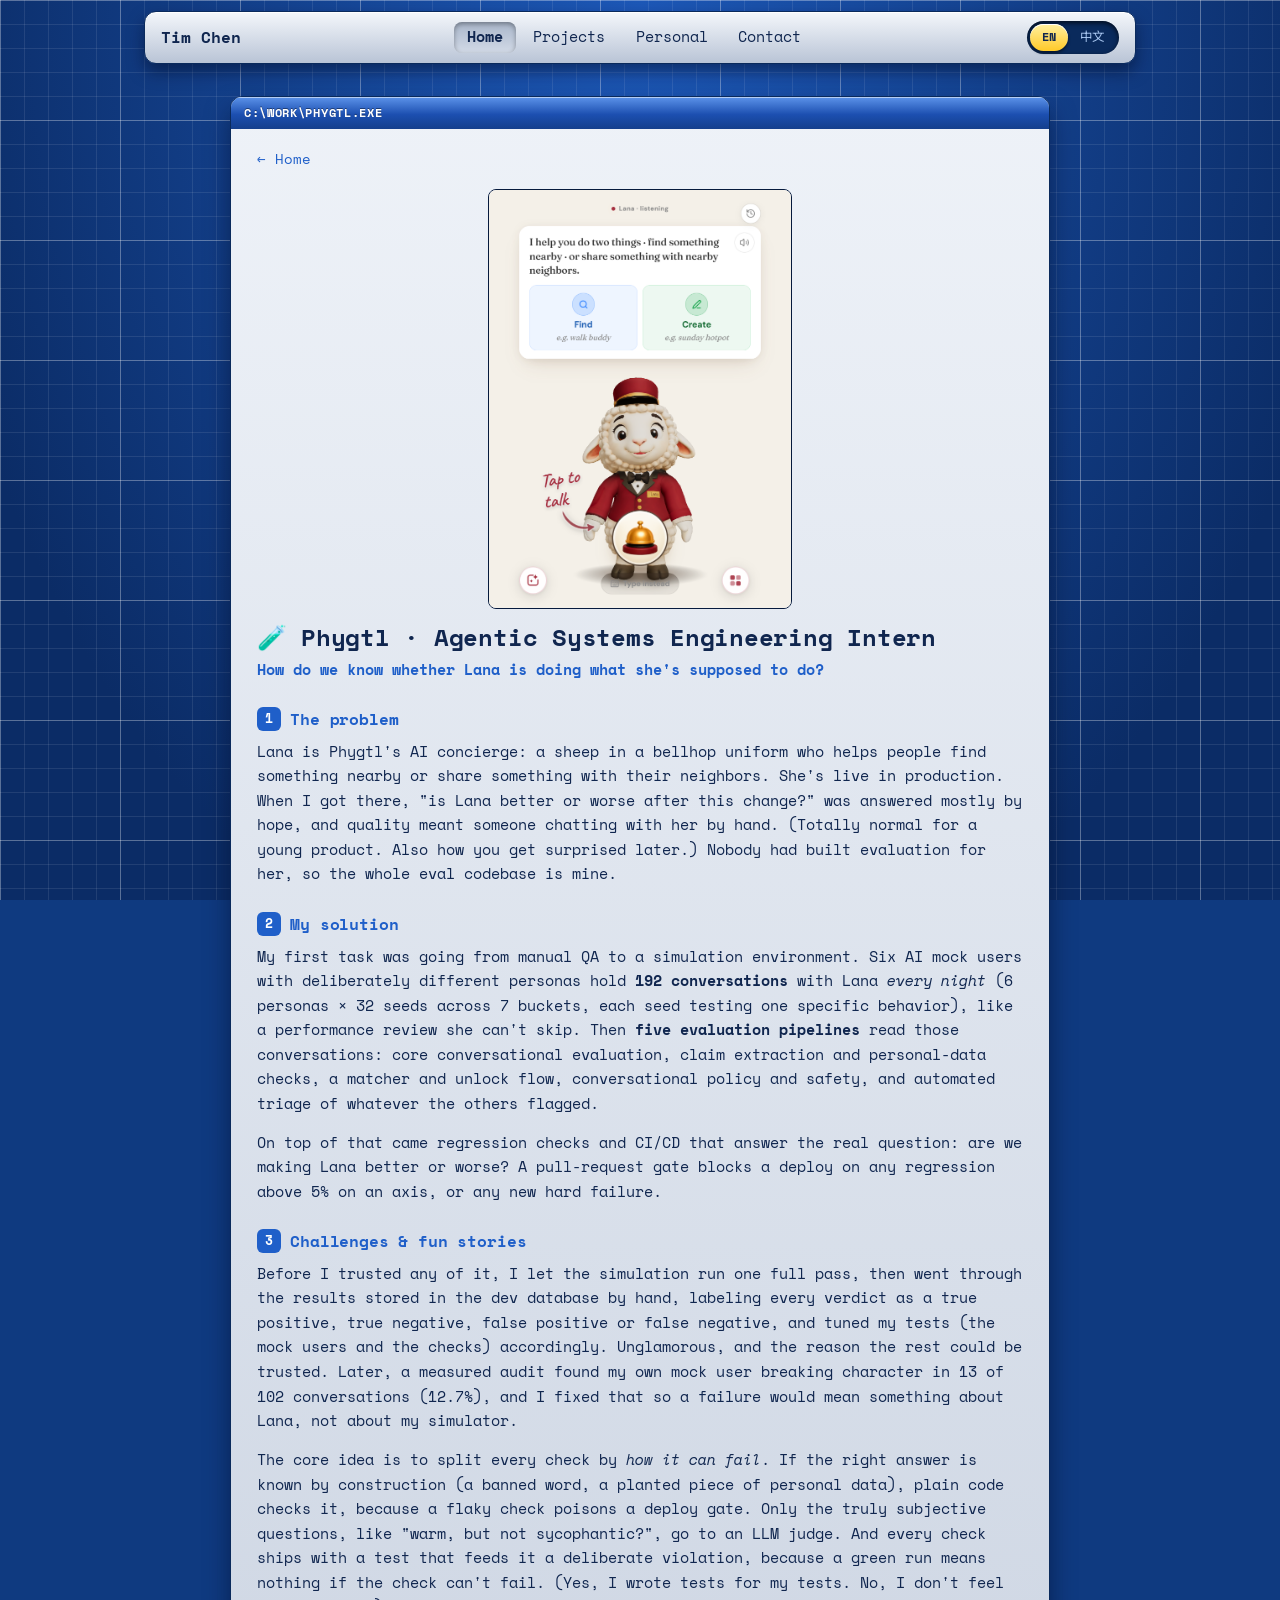
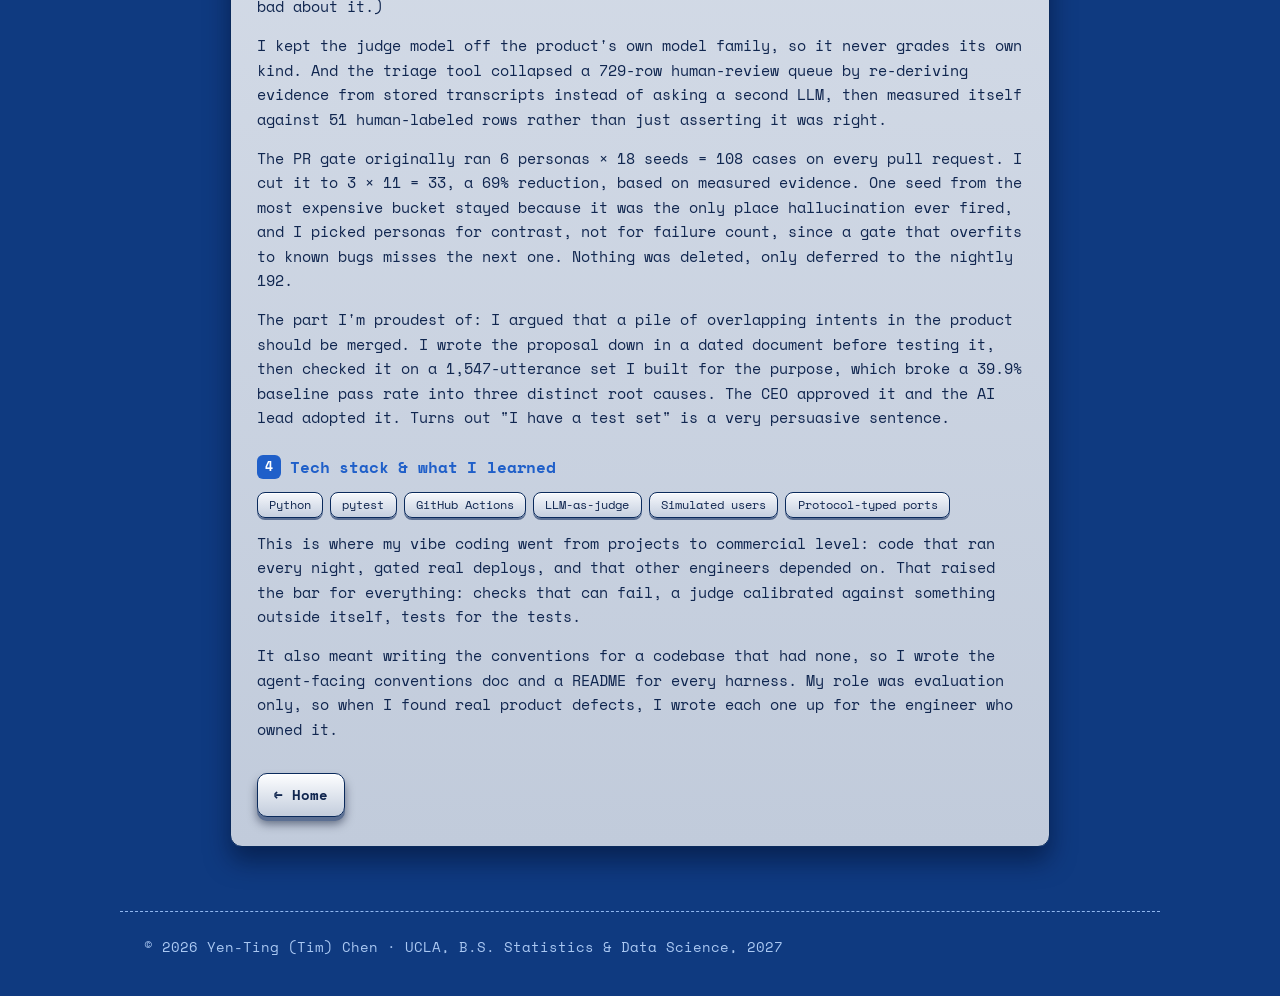
==== experience/phygtl/index.html @ c90202b6 "Restyle site as Blueprint x Skeuomorphism: retro-OS windows on drafting paper, keycap buttons, night" ====
<!DOCTYPE html>
<html lang="en" data-lang="en">
<head>
  <meta charset="UTF-8">
  <meta name="viewport" content="width=device-width, initial-scale=1">
  <base href="../../">
  <title>Phygtl · Agentic Systems Engineering Intern | Yen-Ting (Tim) Chen</title>
  <meta name="description" content="How do we know whether Lana is doing what she&#x27;s supposed to do? A project story by Yen-Ting (Tim) Chen: the problem, the solution, the challenges and what I learned.">
  <meta name="color-scheme" content="dark">
  <link rel="canonical" href="https://tim-chen-yen-ting.github.io/experience/phygtl/">
  <meta property="og:type" content="article">
  <meta property="og:site_name" content="Yen-Ting (Tim) Chen">
  <meta property="og:title" content="Phygtl · Agentic Systems Engineering Intern | Yen-Ting (Tim) Chen">
  <meta property="og:description" content="How do we know whether Lana is doing what she&#x27;s supposed to do? A project story by Yen-Ting (Tim) Chen: the problem, the solution, the challenges and what I learned.">
  <meta property="og:url" content="https://tim-chen-yen-ting.github.io/experience/phygtl/">
  <meta property="og:image" content="https://tim-chen-yen-ting.github.io/assets/img/lana.png">
  <meta name="twitter:card" content="summary_large_image">
  <script type="application/ld+json">{"@context": "https://schema.org", "@type": "CreativeWork", "name": "Phygtl · Agentic Systems Engineering Intern", "description": "How do we know whether Lana is doing what she's supposed to do?", "url": "https://tim-chen-yen-ting.github.io/experience/phygtl/", "image": "https://tim-chen-yen-ting.github.io/assets/img/lana.png", "author": {"@type": "Person", "name": "Yen-Ting Chen", "url": "https://tim-chen-yen-ting.github.io/"}}</script>
  <script>document.documentElement.classList.add("js");</script>
<link rel="preconnect" href="https://fonts.googleapis.com">
  <link rel="preconnect" href="https://fonts.gstatic.com" crossorigin>
  <link rel="stylesheet" href="https://fonts.googleapis.com/css2?family=Space+Mono:ital,wght@0,400;0,700;1,400&family=Noto+Sans+TC:wght@400;700&display=swap">
  <link rel="stylesheet" href="style.css?v=3b5fa4e4">
</head>
<body data-fixed-tab data-title-en="Phygtl · Agentic Systems Engineering Intern | Yen-Ting (Tim) Chen" data-title-zh="Phygtl · Agentic Systems Engineering 實習生 | 陳彥廷 (Tim)">
  <div class="tabbar">
    <div class="tabbar-inner">
      <a class="logo" href="#home"><span lang="en">Tim Chen</span><span lang="zh-Hant">陳彥廷 (Tim)</span></a>
      <nav id="tabs" aria-label="Sections">
        <a href="#home" class="current" aria-current="page"><span lang="en">Home</span><span lang="zh-Hant">首頁</span></a>
        <a href="#projects"><span lang="en">Projects</span><span lang="zh-Hant">專案</span></a>
        <a href="#personal"><span lang="en">Personal</span><span lang="zh-Hant">個人</span></a>
        <a href="#contact"><span lang="en">Contact</span><span lang="zh-Hant">聯絡</span></a>
      </nav>
      <div class="lang-toggle" role="group" aria-label="Language">
        <button type="button" data-set-lang="en">EN</button>
        <button type="button" data-set-lang="zh-Hant">中文</button>
      </div>
    </div>
  </div>

  <main>
    <article class="project-page" data-title="C:\WORK\PHYGTL.EXE">
      <p class="crumbs"><a href="#home"><span lang="en">← Home</span><span lang="zh-Hant">← 首頁</span></a></p>
    <img class="modal-img portrait" src="assets/img/lana.png" alt="Lana, Phygtl's AI concierge" loading="lazy">
    <h1 id="t-phygtl">🧪 Phygtl · <span lang="en">Agentic Systems Engineering Intern</span><span lang="zh-Hant">Agentic Systems Engineering 實習生</span></h1>
    <p class="hook" lang="en">How do we know whether Lana is doing what she's supposed to do?</p>
<p class="hook" lang="zh-Hant">我們怎麼知道 Lana 有沒有在做她該做的事？</p>
    <h2><span class="num">1</span><span lang="en">The problem</span><span lang="zh-Hant">問題</span></h2>
<p lang="en">Lana is Phygtl's AI concierge: a sheep in a bellhop uniform who helps people find something nearby or share something with their neighbors. She's live in production. When I got there, &quot;is Lana better or worse after this change?&quot; was answered mostly by hope, and quality meant someone chatting with her by hand. (Totally normal for a young product. Also how you get surprised later.) Nobody had built evaluation for her, so the whole eval codebase is mine.</p>
<p lang="zh-Hant">Lana 是 Phygtl 的 AI 管家：一隻穿著飯店服務生制服的小羊，幫人找附近的東西，或和鄰居分享東西。她已經在正式環境上線。我到職時，「這次改動讓 Lana 變好還是變差？」主要靠希望來回答，品質檢查就是有人手動跟她聊天。（對年輕產品來說很正常，也是日後會嚇到你的原因。）沒有人替她建過評測，所以整個 eval 程式碼庫都是我的。</p>
    <h2><span class="num">2</span><span lang="en">My solution</span><span lang="zh-Hant">我的解法</span></h2>
<p lang="en">My first task was going from manual QA to a simulation environment. Six AI mock users with deliberately different personas hold <strong>192 conversations</strong> with Lana <em>every night</em> (6 personas × 32 seeds across 7 buckets, each seed testing one specific behavior), like a performance review she can't skip. Then <strong>five evaluation pipelines</strong> read those conversations: core conversational evaluation, claim extraction and personal-data checks, a matcher and unlock flow, conversational policy and safety, and automated triage of whatever the others flagged.</p>
<p lang="zh-Hant">我的第一個任務，是從手動 QA 走向模擬環境。六個人格刻意各異的 AI 模擬使用者，<em>每天晚上</em>都會和 Lana 進行 <strong>192 場對話</strong>（6 個人格 × 7 個類別共 32 個種子，每個種子只測一種特定行為），像一場她逃不掉的績效考核。接著由<strong>五條評測管線</strong>讀這些對話：核心對話評測、資訊擷取與個資檢查、配對與解鎖流程、對話政策與安全，以及自動分流其他管線標出的問題。</p>
<p lang="en">On top of that came regression checks and CI/CD that answer the real question: are we making Lana better or worse? A pull-request gate blocks a deploy on any regression above 5% on an axis, or any new hard failure.</p>
<p lang="zh-Hant">再往上疊的是回歸檢查與 CI/CD，用來回答真正的問題：我們是讓 Lana 變好還是變差？Pull request 閘門會在任何指標退步超過 5%、或出現任何新的硬性失敗時擋下部署。</p>
    <h2><span class="num">3</span><span lang="en">Challenges &amp; fun stories</span><span lang="zh-Hant">挑戰與趣事</span></h2>
<p lang="en">Before I trusted any of it, I let the simulation run one full pass, then went through the results stored in the dev database by hand, labeling every verdict as a true positive, true negative, false positive or false negative, and tuned my tests (the mock users and the checks) accordingly. Unglamorous, and the reason the rest could be trusted. Later, a measured audit found my own mock user breaking character in 13 of 102 conversations (12.7%), and I fixed that so a failure would mean something about Lana, not about my simulator.</p>
<p lang="zh-Hant">在我信任這一切之前，我先讓模擬完整跑一輪，再手動檢視存在開發資料庫裡的結果，把每一個判定標成真陽性、真陰性、偽陽性或偽陰性，並據此調整我的測試（模擬使用者和各項檢查）。一點也不光鮮，但後面的一切能被信任就是靠它。後來一次量化審查發現，我自己的模擬使用者在 102 場對話中有 13 場（12.7%）出戲，我把它修好，讓失敗代表的是 Lana 的問題，而不是我模擬器的問題。</p>
<p lang="en">The core idea is to split every check by <em>how it can fail</em>. If the right answer is known by construction (a banned word, a planted piece of personal data), plain code checks it, because a flaky check poisons a deploy gate. Only the truly subjective questions, like &quot;warm, but not sycophantic?&quot;, go to an LLM judge. And every check ships with a test that feeds it a deliberate violation, because a green run means nothing if the check can't fail. (Yes, I wrote tests for my tests. No, I don't feel bad about it.)</p>
<p lang="zh-Hant">核心想法是依「失敗方式」拆分每一項檢查。如果正確答案在設計上就已知（禁用詞、刻意埋進去的個資），就用純程式碼檢查，因為不穩定的檢查會毒害部署閘門。只有真正主觀的問題，例如「溫暖但不諂媚嗎？」，才交給 LLM 評審。而且每項檢查都附帶一個故意塞入違規的測試，因為如果檢查不可能失敗，全綠的結果就毫無意義。（對，我替我的測試寫了測試，而且我一點都不愧疚。）</p>
<p lang="en">I kept the judge model off the product's own model family, so it never grades its own kind. And the triage tool collapsed a 729-row human-review queue by re-deriving evidence from stored transcripts instead of asking a second LLM, then measured itself against 51 human-labeled rows rather than just asserting it was right.</p>
<p lang="zh-Hant">我讓評審模型和產品使用的模型家族分開，這樣它就不會替自己人打分數。而分流工具把 729 筆待人工審核的佇列收斂掉，靠的是從儲存的對話紀錄重新推導證據、而不是再問一個 LLM，並且拿 51 筆人工標註的資料來衡量自己，而不是光說自己是對的。</p>
<p lang="en">The PR gate originally ran 6 personas × 18 seeds = 108 cases on every pull request. I cut it to 3 × 11 = 33, a 69% reduction, based on measured evidence. One seed from the most expensive bucket stayed because it was the only place hallucination ever fired, and I picked personas for contrast, not for failure count, since a gate that overfits to known bugs misses the next one. Nothing was deleted, only deferred to the nightly 192.</p>
<p lang="zh-Hant">PR 閘門原本每次 pull request 都跑 6 個人格 × 18 個種子 = 108 個案例。我根據量測到的證據，把它縮減成 3 × 11 = 33 個，減少了 69%。最昂貴的類別裡留下了一個種子，因為那是唯一曾經觸發幻覺的地方；人格則是依「差異性」挑選，而不是依失敗次數，因為只針對已知 bug 調整的閘門會漏掉下一個。沒有任何東西被刪除，只是延後到每晚的 192 個案例裡跑。</p>
<p lang="en">The part I'm proudest of: I argued that a pile of overlapping intents in the product should be merged. I wrote the proposal down in a dated document before testing it, then checked it on a 1,547-utterance set I built for the purpose, which broke a 39.9% baseline pass rate into three distinct root causes. The CEO approved it and the AI lead adopted it. Turns out &quot;I have a test set&quot; is a very persuasive sentence.</p>
<p lang="zh-Hant">我最自豪的是：我主張把產品裡一堆重疊的意圖（intent）合併。我先把提案寫進一份標註日期的文件，再用我為此建的 1,547 句測試集驗證，把 39.9% 的基準通過率拆解成三個不同的根本原因。CEO 核准了，AI 負責人採納了。事實證明「我有測試集」是非常有說服力的一句話。</p>
    <h2><span class="num">4</span><span lang="en">Tech stack &amp; what I learned</span><span lang="zh-Hant">技術堆疊與我學到的</span></h2>
<p class="chips"><span>Python</span><span>pytest</span><span>GitHub Actions</span><span>LLM-as-judge</span><span>Simulated users</span><span>Protocol-typed ports</span></p>
<p lang="en">This is where my vibe coding went from projects to commercial level: code that ran every night, gated real deploys, and that other engineers depended on. That raised the bar for everything: checks that can fail, a judge calibrated against something outside itself, tests for the tests.</p>
<p lang="zh-Hant">這是我的 vibe coding 從個人專案升級到商用等級的地方：程式碼每晚都在跑、把關真正的部署，而且有其他工程師依賴它。這讓一切標準都被拉高：會失敗的檢查、用自身以外的東西校準的評審、替測試寫的測試。</p>
<p lang="en">It also meant writing the conventions for a codebase that had none, so I wrote the agent-facing conventions doc and a README for every harness. My role was evaluation only, so when I found real product defects, I wrote each one up for the engineer who owned it.</p>
<p lang="zh-Hant">這也代表要替一個沒有任何慣例的程式碼庫訂慣例，所以我寫了給 agent 看的慣例文件，以及每個測試框架的 README。我的角色只負責評測，所以當我發現真正的產品缺陷時，我會把每一個都寫成交接給負責它的工程師。</p>
      <p class="links"><a class="button ghost" href="#home"><span lang="en">← Home</span><span lang="zh-Hant">← 首頁</span></a></p>
    </article>
  </main>

  <footer>
    <p>&copy; <span id="year"></span> <span lang="en">Yen-Ting (Tim) Chen</span><span lang="zh-Hant">陳彥廷 (Tim)</span>&nbsp;·&nbsp;<span lang="en">UCLA, B.S. Statistics &amp; Data Science, 2027</span><span lang="zh-Hant">UCLA 統計與資料科學學士，2027</span></p>
  </footer>

  <script src="script.js?v=e7bb32ad"></script>
</body>
</html>
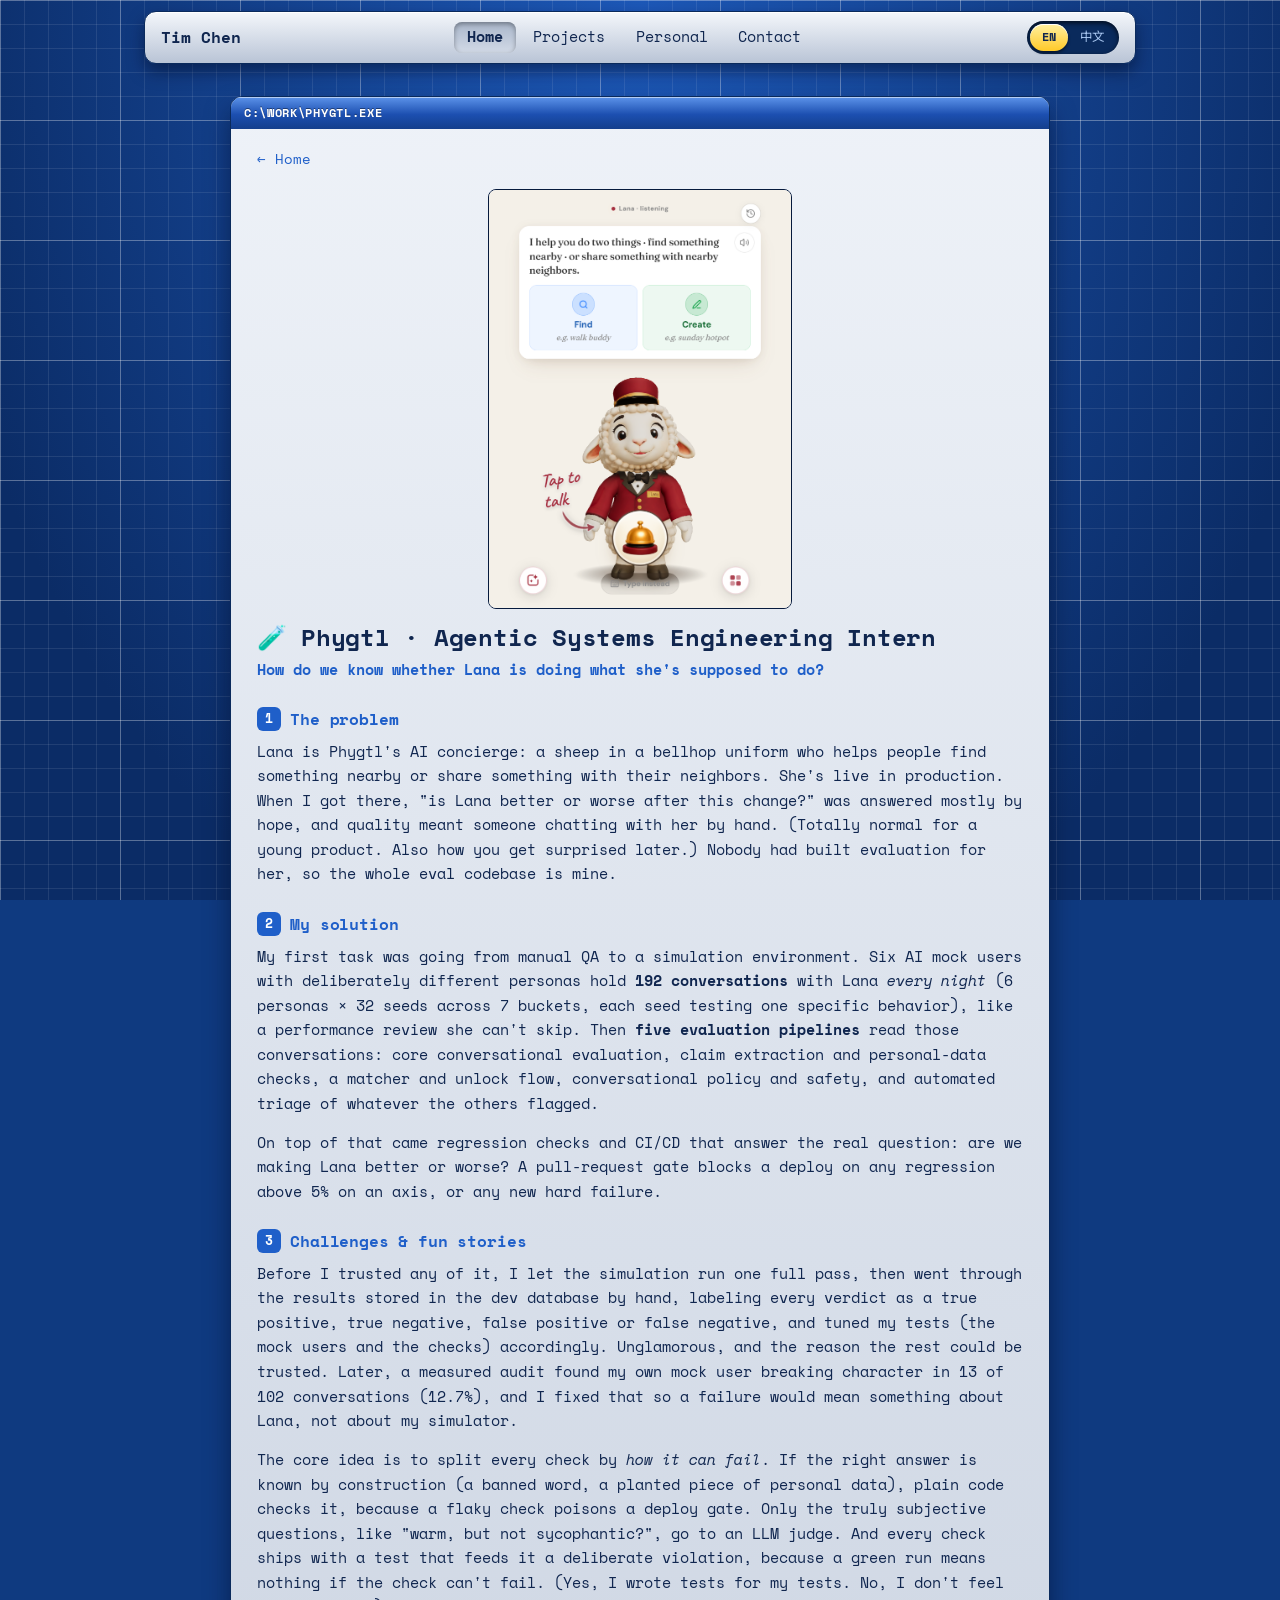
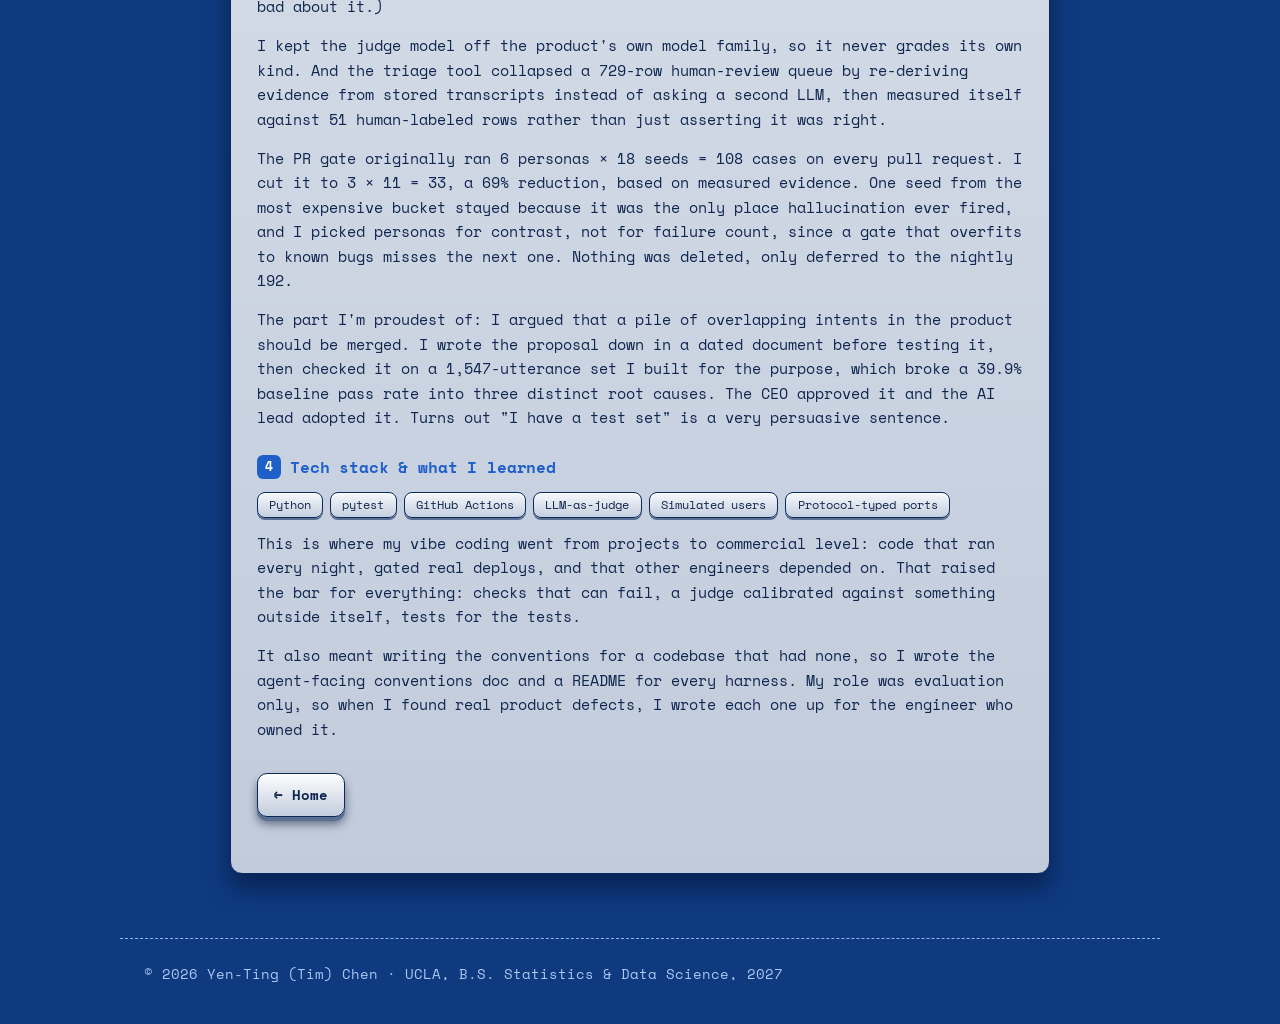
==== commit 6eec53eb: "Tighter hero, keycap spacing in popups, equal-height selected-work cards" ====
--- a/experience/phygtl/index.html
+++ b/experience/phygtl/index.html
@@ -20,7 +20,7 @@
 <link rel="preconnect" href="https://fonts.googleapis.com">
   <link rel="preconnect" href="https://fonts.gstatic.com" crossorigin>
   <link rel="stylesheet" href="https://fonts.googleapis.com/css2?family=Space+Mono:ital,wght@0,400;0,700;1,400&family=Noto+Sans+TC:wght@400;700&display=swap">
-  <link rel="stylesheet" href="style.css?v=3b5fa4e4">
+  <link rel="stylesheet" href="style.css?v=0407038a">
 </head>
 <body data-fixed-tab data-title-en="Phygtl · Agentic Systems Engineering Intern | Yen-Ting (Tim) Chen" data-title-zh="Phygtl · Agentic Systems Engineering 實習生 | 陳彥廷 (Tim)">
   <div class="tabbar">
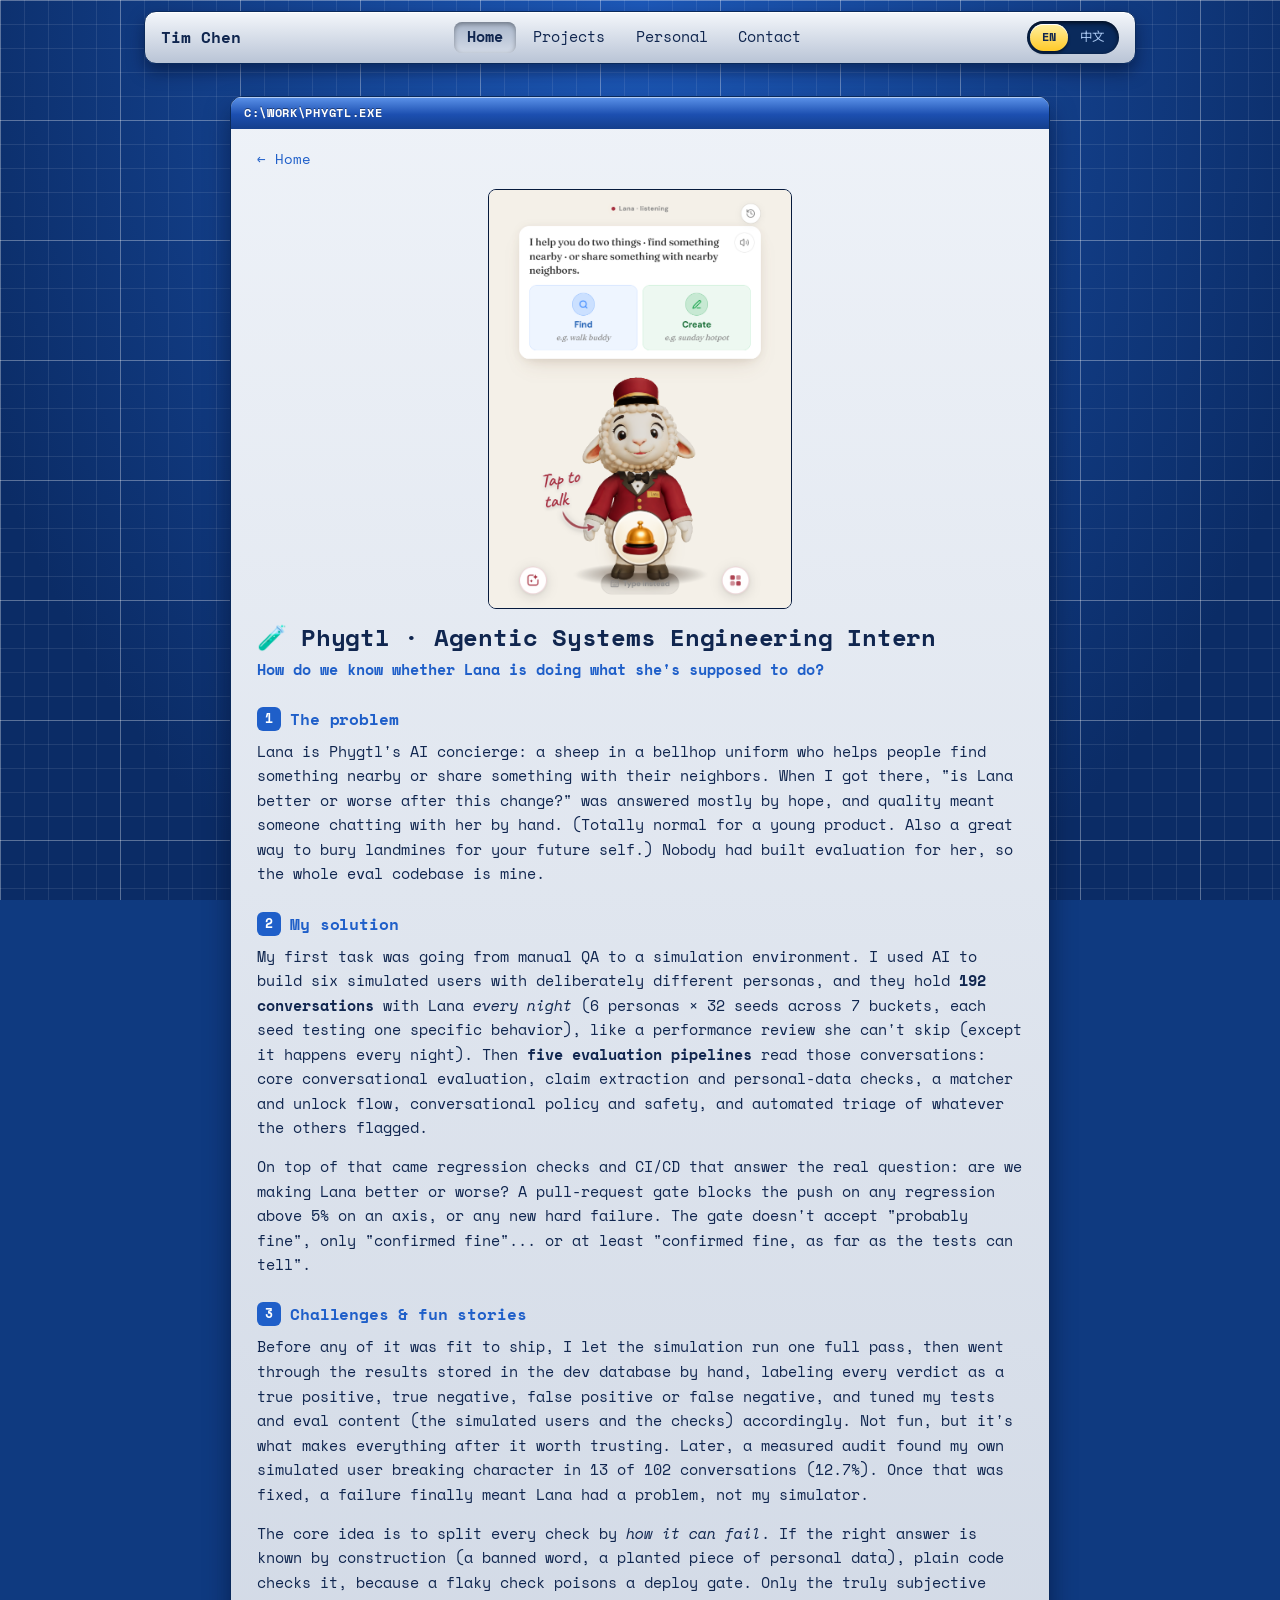
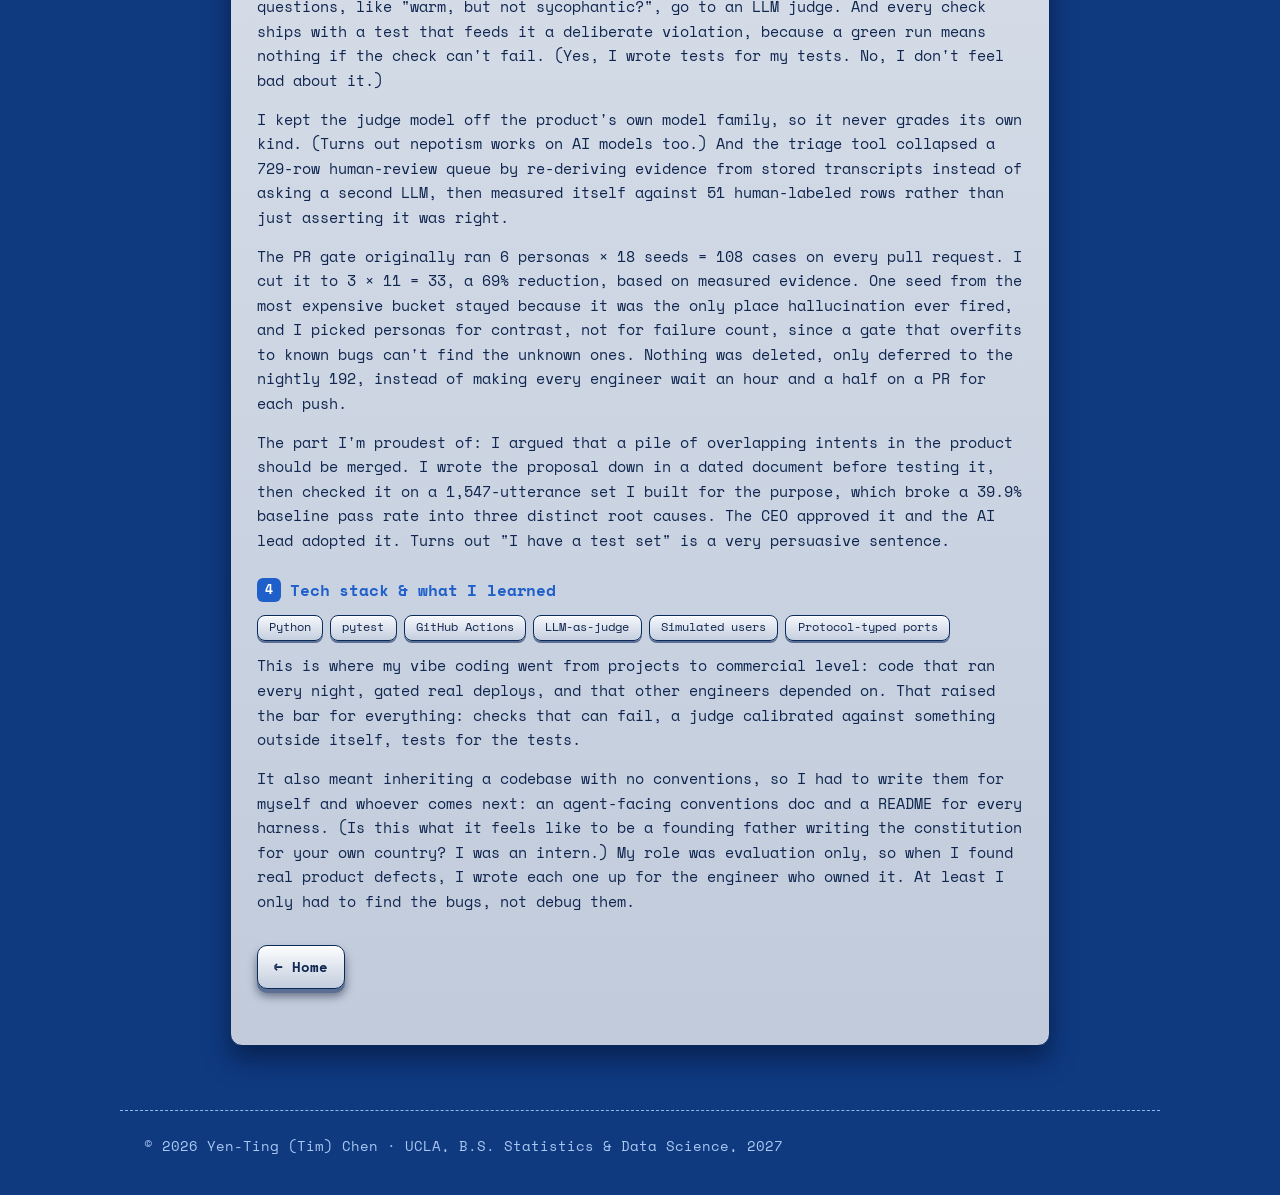
==== commit 90524cf5: "Rewrite Chinese copy by 語感 (not translation), port new jokes to English, add language-toggle hint in" ====
--- a/experience/phygtl/index.html
+++ b/experience/phygtl/index.html
@@ -20,9 +20,9 @@
 <link rel="preconnect" href="https://fonts.googleapis.com">
   <link rel="preconnect" href="https://fonts.gstatic.com" crossorigin>
   <link rel="stylesheet" href="https://fonts.googleapis.com/css2?family=Space+Mono:ital,wght@0,400;0,700;1,400&family=Noto+Sans+TC:wght@400;700&display=swap">
-  <link rel="stylesheet" href="style.css?v=0407038a">
+  <link rel="stylesheet" href="style.css?v=f908fcc1">
 </head>
-<body data-fixed-tab data-title-en="Phygtl · Agentic Systems Engineering Intern | Yen-Ting (Tim) Chen" data-title-zh="Phygtl · Agentic Systems Engineering 實習生 | 陳彥廷 (Tim)">
+<body data-fixed-tab data-title-en="Phygtl · Agentic Systems Engineering Intern | Yen-Ting (Tim) Chen" data-title-zh="Phygtl · Agentic Systems Engineering實習生 | 陳彥廷 (Tim)">
   <div class="tabbar">
     <div class="tabbar-inner">
       <a class="logo" href="#home"><span lang="en">Tim Chen</span><span lang="zh-Hant">陳彥廷 (Tim)</span></a>
@@ -43,42 +43,42 @@
     <article class="project-page" data-title="C:\WORK\PHYGTL.EXE">
       <p class="crumbs"><a href="#home"><span lang="en">← Home</span><span lang="zh-Hant">← 首頁</span></a></p>
     <img class="modal-img portrait" src="assets/img/lana.png" alt="Lana, Phygtl's AI concierge" loading="lazy">
-    <h1 id="t-phygtl">🧪 Phygtl · <span lang="en">Agentic Systems Engineering Intern</span><span lang="zh-Hant">Agentic Systems Engineering 實習生</span></h1>
+    <h1 id="t-phygtl">🧪 Phygtl · <span lang="en">Agentic Systems Engineering Intern</span><span lang="zh-Hant">Agentic Systems Engineering實習生</span></h1>
     <p class="hook" lang="en">How do we know whether Lana is doing what she's supposed to do?</p>
-<p class="hook" lang="zh-Hant">我們怎麼知道 Lana 有沒有在做她該做的事？</p>
+<p class="hook" lang="zh-Hant">我們要怎麼知道，Lana有沒有好好做她該做的事？</p>
     <h2><span class="num">1</span><span lang="en">The problem</span><span lang="zh-Hant">問題</span></h2>
-<p lang="en">Lana is Phygtl's AI concierge: a sheep in a bellhop uniform who helps people find something nearby or share something with their neighbors. She's live in production. When I got there, &quot;is Lana better or worse after this change?&quot; was answered mostly by hope, and quality meant someone chatting with her by hand. (Totally normal for a young product. Also how you get surprised later.) Nobody had built evaluation for her, so the whole eval codebase is mine.</p>
-<p lang="zh-Hant">Lana 是 Phygtl 的 AI 管家：一隻穿著飯店服務生制服的小羊，幫人找附近的東西，或和鄰居分享東西。她已經在正式環境上線。我到職時，「這次改動讓 Lana 變好還是變差？」主要靠希望來回答，品質檢查就是有人手動跟她聊天。（對年輕產品來說很正常，也是日後會嚇到你的原因。）沒有人替她建過評測，所以整個 eval 程式碼庫都是我的。</p>
+<p lang="en">Lana is Phygtl's AI concierge: a sheep in a bellhop uniform who helps people find something nearby or share something with their neighbors. When I got there, &quot;is Lana better or worse after this change?&quot; was answered mostly by hope, and quality meant someone chatting with her by hand. (Totally normal for a young product. Also a great way to bury landmines for your future self.) Nobody had built evaluation for her, so the whole eval codebase is mine.</p>
+<p lang="zh-Hant">Lana是Phygtl的AI管家，一隻穿著飯店服務生制服的小羊，可以幫人找附近的東西，或是跟鄰居分享東西。我剛到的時候，「這次改完，Lana是變好還是變差？」的答案基本上靠感覺，所謂的品質檢查，就是有人自己去跟她聊聊看。（對剛起步的產品來說很正常，也是給未來埋地雷的方式。）沒有人幫她做過評測，所以整個eval的程式碼庫，都是我一個人寫的。</p>
     <h2><span class="num">2</span><span lang="en">My solution</span><span lang="zh-Hant">我的解法</span></h2>
-<p lang="en">My first task was going from manual QA to a simulation environment. Six AI mock users with deliberately different personas hold <strong>192 conversations</strong> with Lana <em>every night</em> (6 personas × 32 seeds across 7 buckets, each seed testing one specific behavior), like a performance review she can't skip. Then <strong>five evaluation pipelines</strong> read those conversations: core conversational evaluation, claim extraction and personal-data checks, a matcher and unlock flow, conversational policy and safety, and automated triage of whatever the others flagged.</p>
-<p lang="zh-Hant">我的第一個任務，是從手動 QA 走向模擬環境。六個人格刻意各異的 AI 模擬使用者，<em>每天晚上</em>都會和 Lana 進行 <strong>192 場對話</strong>（6 個人格 × 7 個類別共 32 個種子，每個種子只測一種特定行為），像一場她逃不掉的績效考核。接著由<strong>五條評測管線</strong>讀這些對話：核心對話評測、資訊擷取與個資檢查、配對與解鎖流程、對話政策與安全，以及自動分流其他管線標出的問題。</p>
-<p lang="en">On top of that came regression checks and CI/CD that answer the real question: are we making Lana better or worse? A pull-request gate blocks a deploy on any regression above 5% on an axis, or any new hard failure.</p>
-<p lang="zh-Hant">再往上疊的是回歸檢查與 CI/CD，用來回答真正的問題：我們是讓 Lana 變好還是變差？Pull request 閘門會在任何指標退步超過 5%、或出現任何新的硬性失敗時擋下部署。</p>
+<p lang="en">My first task was going from manual QA to a simulation environment. I used AI to build six simulated users with deliberately different personas, and they hold <strong>192 conversations</strong> with Lana <em>every night</em> (6 personas × 32 seeds across 7 buckets, each seed testing one specific behavior), like a performance review she can't skip (except it happens every night). Then <strong>five evaluation pipelines</strong> read those conversations: core conversational evaluation, claim extraction and personal-data checks, a matcher and unlock flow, conversational policy and safety, and automated triage of whatever the others flagged.</p>
+<p lang="zh-Hant">我的第一個任務，是把手動測試改成模擬環境。我用AI做了六個個性各不相同的模擬使用者，<em>每天晚上</em>都會跟Lana聊<strong>192場</strong>（6種個性 × 32組隨機種子，分散在7個類別，每個種子只測一種特定行為），就像一場她逃不掉的年度考核（除了每晚發生一次之外）。然後再由<strong>五條評測管線</strong>去看這些對話：核心對話評測、資訊擷取與個資檢查、配對與解鎖流程、對話政策與安全，還有一條專門把前面標出來的問題自動分流。</p>
+<p lang="en">On top of that came regression checks and CI/CD that answer the real question: are we making Lana better or worse? A pull-request gate blocks the push on any regression above 5% on an axis, or any new hard failure. The gate doesn't accept &quot;probably fine&quot;, only &quot;confirmed fine&quot;... or at least &quot;confirmed fine, as far as the tests can tell&quot;.</p>
+<p lang="zh-Hant">再往上，我加了回歸檢查和CI/CD，來回答真正重要的問題：我們到底是讓Lana變好了，還是變差了？只要任何一個指標退步超過5%，或是出現新的嚴重失敗，pull request的閘門就會擋住這個push。這樣才能確保閘門不接受「應該沒事」，只讓「確定沒事」通過……或至少是「目前表現上確定沒事」。</p>
     <h2><span class="num">3</span><span lang="en">Challenges &amp; fun stories</span><span lang="zh-Hant">挑戰與趣事</span></h2>
-<p lang="en">Before I trusted any of it, I let the simulation run one full pass, then went through the results stored in the dev database by hand, labeling every verdict as a true positive, true negative, false positive or false negative, and tuned my tests (the mock users and the checks) accordingly. Unglamorous, and the reason the rest could be trusted. Later, a measured audit found my own mock user breaking character in 13 of 102 conversations (12.7%), and I fixed that so a failure would mean something about Lana, not about my simulator.</p>
-<p lang="zh-Hant">在我信任這一切之前，我先讓模擬完整跑一輪，再手動檢視存在開發資料庫裡的結果，把每一個判定標成真陽性、真陰性、偽陽性或偽陰性，並據此調整我的測試（模擬使用者和各項檢查）。一點也不光鮮，但後面的一切能被信任就是靠它。後來一次量化審查發現，我自己的模擬使用者在 102 場對話中有 13 場（12.7%）出戲，我把它修好，讓失敗代表的是 Lana 的問題，而不是我模擬器的問題。</p>
+<p lang="en">Before any of it was fit to ship, I let the simulation run one full pass, then went through the results stored in the dev database by hand, labeling every verdict as a true positive, true negative, false positive or false negative, and tuned my tests and eval content (the simulated users and the checks) accordingly. Not fun, but it's what makes everything after it worth trusting. Later, a measured audit found my own simulated user breaking character in 13 of 102 conversations (12.7%). Once that was fixed, a failure finally meant Lana had a problem, not my simulator.</p>
+<p lang="zh-Hant">在這套東西真的能上線之前，我先讓模擬完整跑一輪，然後自己一筆一筆去看開發資料庫裡的結果，把每個判定標成真陽性、真陰性、偽陽性或偽陰性，再根據結果調整我的測試和評測內容（包括模擬使用者和各項檢查）。這件事一點都不好玩，但這能讓後面所有東西值得被信任，就是靠這一步。後來一次量化審查還發現，我自己做的模擬使用者，在102場對話裡有13場（12.7%）演著演著就出戲了。修好之後才知道以後測試失敗的時候，是Lana真的有問題，而不是我的模擬器出包。</p>
 <p lang="en">The core idea is to split every check by <em>how it can fail</em>. If the right answer is known by construction (a banned word, a planted piece of personal data), plain code checks it, because a flaky check poisons a deploy gate. Only the truly subjective questions, like &quot;warm, but not sycophantic?&quot;, go to an LLM judge. And every check ships with a test that feeds it a deliberate violation, because a green run means nothing if the check can't fail. (Yes, I wrote tests for my tests. No, I don't feel bad about it.)</p>
-<p lang="zh-Hant">核心想法是依「失敗方式」拆分每一項檢查。如果正確答案在設計上就已知（禁用詞、刻意埋進去的個資），就用純程式碼檢查，因為不穩定的檢查會毒害部署閘門。只有真正主觀的問題，例如「溫暖但不諂媚嗎？」，才交給 LLM 評審。而且每項檢查都附帶一個故意塞入違規的測試，因為如果檢查不可能失敗，全綠的結果就毫無意義。（對，我替我的測試寫了測試，而且我一點都不愧疚。）</p>
-<p lang="en">I kept the judge model off the product's own model family, so it never grades its own kind. And the triage tool collapsed a 729-row human-review queue by re-deriving evidence from stored transcripts instead of asking a second LLM, then measured itself against 51 human-labeled rows rather than just asserting it was right.</p>
-<p lang="zh-Hant">我讓評審模型和產品使用的模型家族分開，這樣它就不會替自己人打分數。而分流工具把 729 筆待人工審核的佇列收斂掉，靠的是從儲存的對話紀錄重新推導證據、而不是再問一個 LLM，並且拿 51 筆人工標註的資料來衡量自己，而不是光說自己是對的。</p>
-<p lang="en">The PR gate originally ran 6 personas × 18 seeds = 108 cases on every pull request. I cut it to 3 × 11 = 33, a 69% reduction, based on measured evidence. One seed from the most expensive bucket stayed because it was the only place hallucination ever fired, and I picked personas for contrast, not for failure count, since a gate that overfits to known bugs misses the next one. Nothing was deleted, only deferred to the nightly 192.</p>
-<p lang="zh-Hant">PR 閘門原本每次 pull request 都跑 6 個人格 × 18 個種子 = 108 個案例。我根據量測到的證據，把它縮減成 3 × 11 = 33 個，減少了 69%。最昂貴的類別裡留下了一個種子，因為那是唯一曾經觸發幻覺的地方；人格則是依「差異性」挑選，而不是依失敗次數，因為只針對已知 bug 調整的閘門會漏掉下一個。沒有任何東西被刪除，只是延後到每晚的 192 個案例裡跑。</p>
+<p lang="zh-Hant">核心的想法是，每一項檢查都先問：它會怎麼失敗？如果正確答案在設計上就已經知道（比如禁用詞、刻意埋進去的個資），就直接用程式碼檢查，因為不穩定的檢查會把部署閘門搞爛。只有真正主觀的問題，像是「溫暖，但不會諂媚嗎？」，才交給LLM評審。而且每一項檢查，我都另外寫一個故意違規的測試去餵它，因為如果檢查根本不可能失敗，那全部通過也沒有任何意義。（對，我幫我的測試寫了測試，而且我一點都不覺得不好意思。）</p>
+<p lang="en">I kept the judge model off the product's own model family, so it never grades its own kind. (Turns out nepotism works on AI models too.) And the triage tool collapsed a 729-row human-review queue by re-deriving evidence from stored transcripts instead of asking a second LLM, then measured itself against 51 human-labeled rows rather than just asserting it was right.</p>
+<p lang="zh-Hant">我也刻意讓評審模型，和產品本身用的不是同一個模型家族，這樣它才不會幫自己人打高分。（我也是做了才知道，裙帶關係在AI模型上也適用。）至於分流工具，它把729筆等著人工審核的案子收掉，靠的是從儲存的對話紀錄重新找證據，而不是再去問另一個LLM。它還拿51筆人工標好的資料來檢驗自己，而不是光說「我是對的」。</p>
+<p lang="en">The PR gate originally ran 6 personas × 18 seeds = 108 cases on every pull request. I cut it to 3 × 11 = 33, a 69% reduction, based on measured evidence. One seed from the most expensive bucket stayed because it was the only place hallucination ever fired, and I picked personas for contrast, not for failure count, since a gate that overfits to known bugs can't find the unknown ones. Nothing was deleted, only deferred to the nightly 192, instead of making every engineer wait an hour and a half on a PR for each push.</p>
+<p lang="zh-Hant">PR閘門原本每次pull request都跑6個個性 × 18個種子 = 108個案例。我根據量測出來的證據，把它砍到3 × 11 = 33個，少了69%。最貴的那個類別反而留了一個種子下來，因為只有它觸發過幻覺；個性則是挑差異最大的，而不是挑失敗最多的，因為只針對已知bug設計的閘門找不到未知的bug。完整內容倒是沒有被刪掉，只是挪到每晚的192場裡去跑，而不是讓工程師每次push都要等一個半小時的PR。</p>
 <p lang="en">The part I'm proudest of: I argued that a pile of overlapping intents in the product should be merged. I wrote the proposal down in a dated document before testing it, then checked it on a 1,547-utterance set I built for the purpose, which broke a 39.9% baseline pass rate into three distinct root causes. The CEO approved it and the AI lead adopted it. Turns out &quot;I have a test set&quot; is a very persuasive sentence.</p>
-<p lang="zh-Hant">我最自豪的是：我主張把產品裡一堆重疊的意圖（intent）合併。我先把提案寫進一份標註日期的文件，再用我為此建的 1,547 句測試集驗證，把 39.9% 的基準通過率拆解成三個不同的根本原因。CEO 核准了，AI 負責人採納了。事實證明「我有測試集」是非常有說服力的一句話。</p>
+<p lang="zh-Hant">最讓我驕傲的是這件事：我認為產品裡那一堆互相重疊的意圖（intent）應該合併。我先把提案寫進一份有日期的文件，再拿我自己專門做的1,547句測試集去驗證，把39.9%的基準通過率拆成三個不同的根本原因。CEO核准了，AI負責人也採用了。結果證明，「我有測試集」是一句非常有說服力的話。</p>
     <h2><span class="num">4</span><span lang="en">Tech stack &amp; what I learned</span><span lang="zh-Hant">技術堆疊與我學到的</span></h2>
 <p class="chips"><span>Python</span><span>pytest</span><span>GitHub Actions</span><span>LLM-as-judge</span><span>Simulated users</span><span>Protocol-typed ports</span></p>
 <p lang="en">This is where my vibe coding went from projects to commercial level: code that ran every night, gated real deploys, and that other engineers depended on. That raised the bar for everything: checks that can fail, a judge calibrated against something outside itself, tests for the tests.</p>
-<p lang="zh-Hant">這是我的 vibe coding 從個人專案升級到商用等級的地方：程式碼每晚都在跑、把關真正的部署，而且有其他工程師依賴它。這讓一切標準都被拉高：會失敗的檢查、用自身以外的東西校準的評審、替測試寫的測試。</p>
-<p lang="en">It also meant writing the conventions for a codebase that had none, so I wrote the agent-facing conventions doc and a README for every harness. My role was evaluation only, so when I found real product defects, I wrote each one up for the engineer who owned it.</p>
-<p lang="zh-Hant">這也代表要替一個沒有任何慣例的程式碼庫訂慣例，所以我寫了給 agent 看的慣例文件，以及每個測試框架的 README。我的角色只負責評測，所以當我發現真正的產品缺陷時，我會把每一個都寫成交接給負責它的工程師。</p>
+<p lang="zh-Hant">在這裡，我的vibe coding從個人專案，升級到了商用等級：程式每天晚上都在跑、替真正的部署把關，而且有別的工程師要靠它。我對所有東西的標準也跟著被拉高：會失敗的檢查、用自己以外的東西校準過的評審、替測試寫的測試。</p>
+<p lang="en">It also meant inheriting a codebase with no conventions, so I had to write them for myself and whoever comes next: an agent-facing conventions doc and a README for every harness. (Is this what it feels like to be a founding father writing the constitution for your own country? I was an intern.) My role was evaluation only, so when I found real product defects, I wrote each one up for the engineer who owned it. At least I only had to find the bugs, not debug them.</p>
+<p lang="zh-Hant">這也代表我接手的是一個沒有任何規範的程式碼庫。所以我得給自己和以後接手的人從頭訂規範，於是我寫了給agent看的規範文件，每個測試框架也都有自己的README（這就是當開國元勛給自己家立國法的感覺嗎？雖然我實際上只是個實習生）。不過我的職責只有評測，所以發現真正的產品缺陷時，我還是得一個一個寫成報告交給負責的工程師，但至少我只需要找bug，不需要debug。</p>
       <p class="links"><a class="button ghost" href="#home"><span lang="en">← Home</span><span lang="zh-Hant">← 首頁</span></a></p>
     </article>
   </main>
 
   <footer>
-    <p>&copy; <span id="year"></span> <span lang="en">Yen-Ting (Tim) Chen</span><span lang="zh-Hant">陳彥廷 (Tim)</span>&nbsp;·&nbsp;<span lang="en">UCLA, B.S. Statistics &amp; Data Science, 2027</span><span lang="zh-Hant">UCLA 統計與資料科學學士，2027</span></p>
+    <p>&copy; <span id="year"></span> <span lang="en">Yen-Ting (Tim) Chen</span><span lang="zh-Hant">陳彥廷 (Tim)</span>&nbsp;·&nbsp;<span lang="en">UCLA, B.S. Statistics &amp; Data Science, 2027</span><span lang="zh-Hant">UCLA統計與資料科學學士，2027</span></p>
   </footer>
 
-  <script src="script.js?v=e7bb32ad"></script>
+  <script src="script.js?v=61359169"></script>
 </body>
 </html>
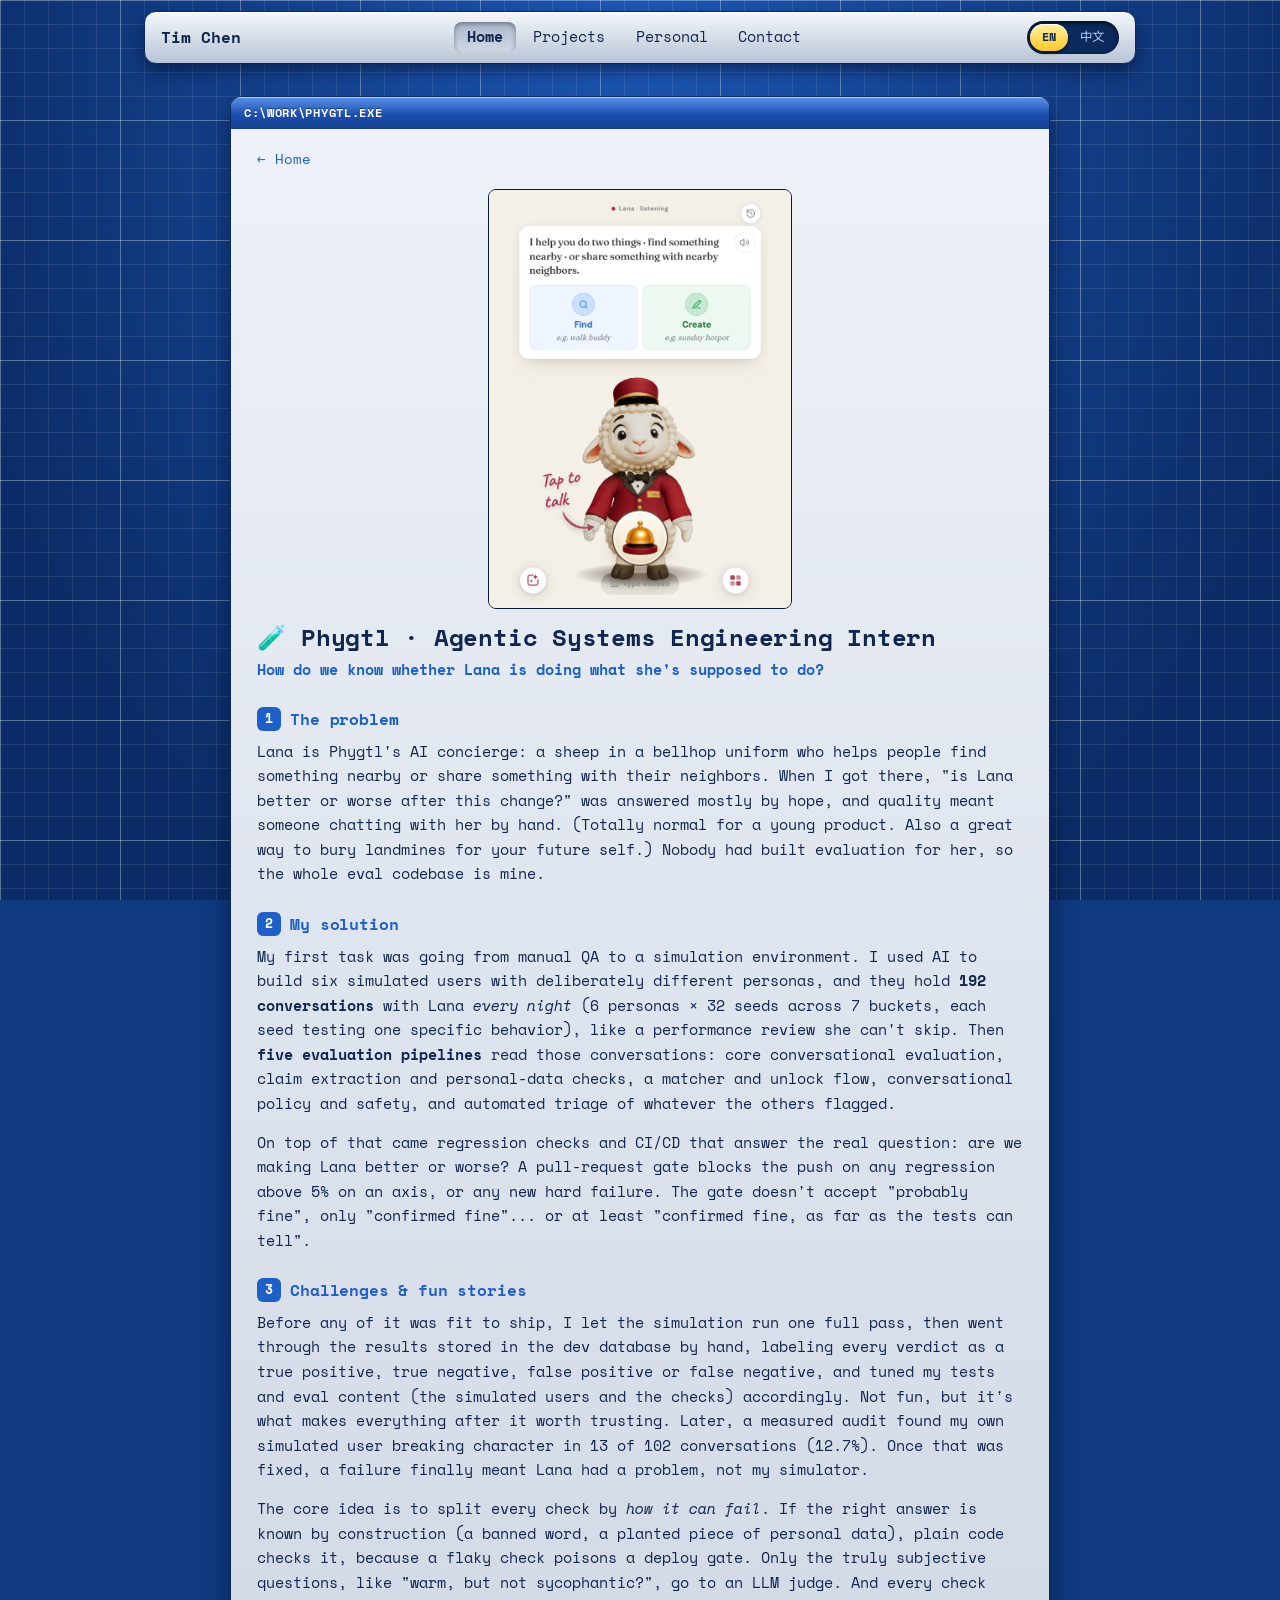
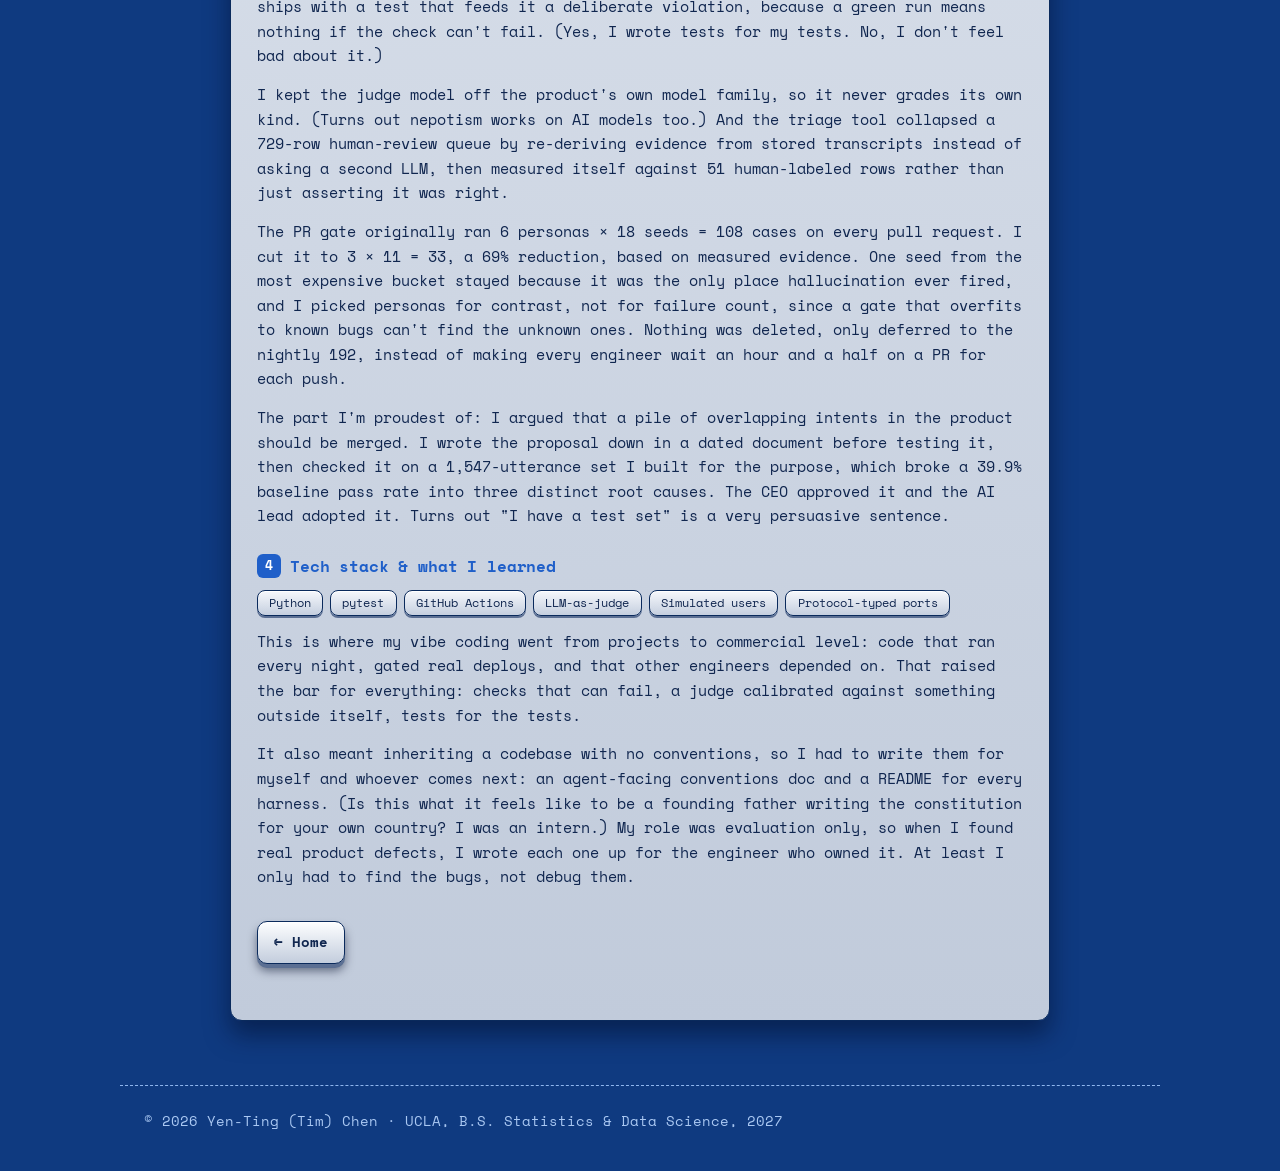
==== commit c0bc4282: "Drop redundant '(except it happens every night)' from the English Phygtl line" ====
--- a/experience/phygtl/index.html
+++ b/experience/phygtl/index.html
@@ -50,7 +50,7 @@
 <p lang="en">Lana is Phygtl's AI concierge: a sheep in a bellhop uniform who helps people find something nearby or share something with their neighbors. When I got there, &quot;is Lana better or worse after this change?&quot; was answered mostly by hope, and quality meant someone chatting with her by hand. (Totally normal for a young product. Also a great way to bury landmines for your future self.) Nobody had built evaluation for her, so the whole eval codebase is mine.</p>
 <p lang="zh-Hant">Lana是Phygtl的AI管家，一隻穿著飯店服務生制服的小羊，可以幫人找附近的東西，或是跟鄰居分享東西。我剛到的時候，「這次改完，Lana是變好還是變差？」的答案基本上靠感覺，所謂的品質檢查，就是有人自己去跟她聊聊看。（對剛起步的產品來說很正常，也是給未來埋地雷的方式。）沒有人幫她做過評測，所以整個eval的程式碼庫，都是我一個人寫的。</p>
     <h2><span class="num">2</span><span lang="en">My solution</span><span lang="zh-Hant">我的解法</span></h2>
-<p lang="en">My first task was going from manual QA to a simulation environment. I used AI to build six simulated users with deliberately different personas, and they hold <strong>192 conversations</strong> with Lana <em>every night</em> (6 personas × 32 seeds across 7 buckets, each seed testing one specific behavior), like a performance review she can't skip (except it happens every night). Then <strong>five evaluation pipelines</strong> read those conversations: core conversational evaluation, claim extraction and personal-data checks, a matcher and unlock flow, conversational policy and safety, and automated triage of whatever the others flagged.</p>
+<p lang="en">My first task was going from manual QA to a simulation environment. I used AI to build six simulated users with deliberately different personas, and they hold <strong>192 conversations</strong> with Lana <em>every night</em> (6 personas × 32 seeds across 7 buckets, each seed testing one specific behavior), like a performance review she can't skip. Then <strong>five evaluation pipelines</strong> read those conversations: core conversational evaluation, claim extraction and personal-data checks, a matcher and unlock flow, conversational policy and safety, and automated triage of whatever the others flagged.</p>
 <p lang="zh-Hant">我的第一個任務，是把手動測試改成模擬環境。我用AI做了六個個性各不相同的模擬使用者，<em>每天晚上</em>都會跟Lana聊<strong>192場</strong>（6種個性 × 32組隨機種子，分散在7個類別，每個種子只測一種特定行為），就像一場她逃不掉的年度考核（除了每晚發生一次之外）。然後再由<strong>五條評測管線</strong>去看這些對話：核心對話評測、資訊擷取與個資檢查、配對與解鎖流程、對話政策與安全，還有一條專門把前面標出來的問題自動分流。</p>
 <p lang="en">On top of that came regression checks and CI/CD that answer the real question: are we making Lana better or worse? A pull-request gate blocks the push on any regression above 5% on an axis, or any new hard failure. The gate doesn't accept &quot;probably fine&quot;, only &quot;confirmed fine&quot;... or at least &quot;confirmed fine, as far as the tests can tell&quot;.</p>
 <p lang="zh-Hant">再往上，我加了回歸檢查和CI/CD，來回答真正重要的問題：我們到底是讓Lana變好了，還是變差了？只要任何一個指標退步超過5%，或是出現新的嚴重失敗，pull request的閘門就會擋住這個push。這樣才能確保閘門不接受「應該沒事」，只讓「確定沒事」通過……或至少是「目前表現上確定沒事」。</p>
